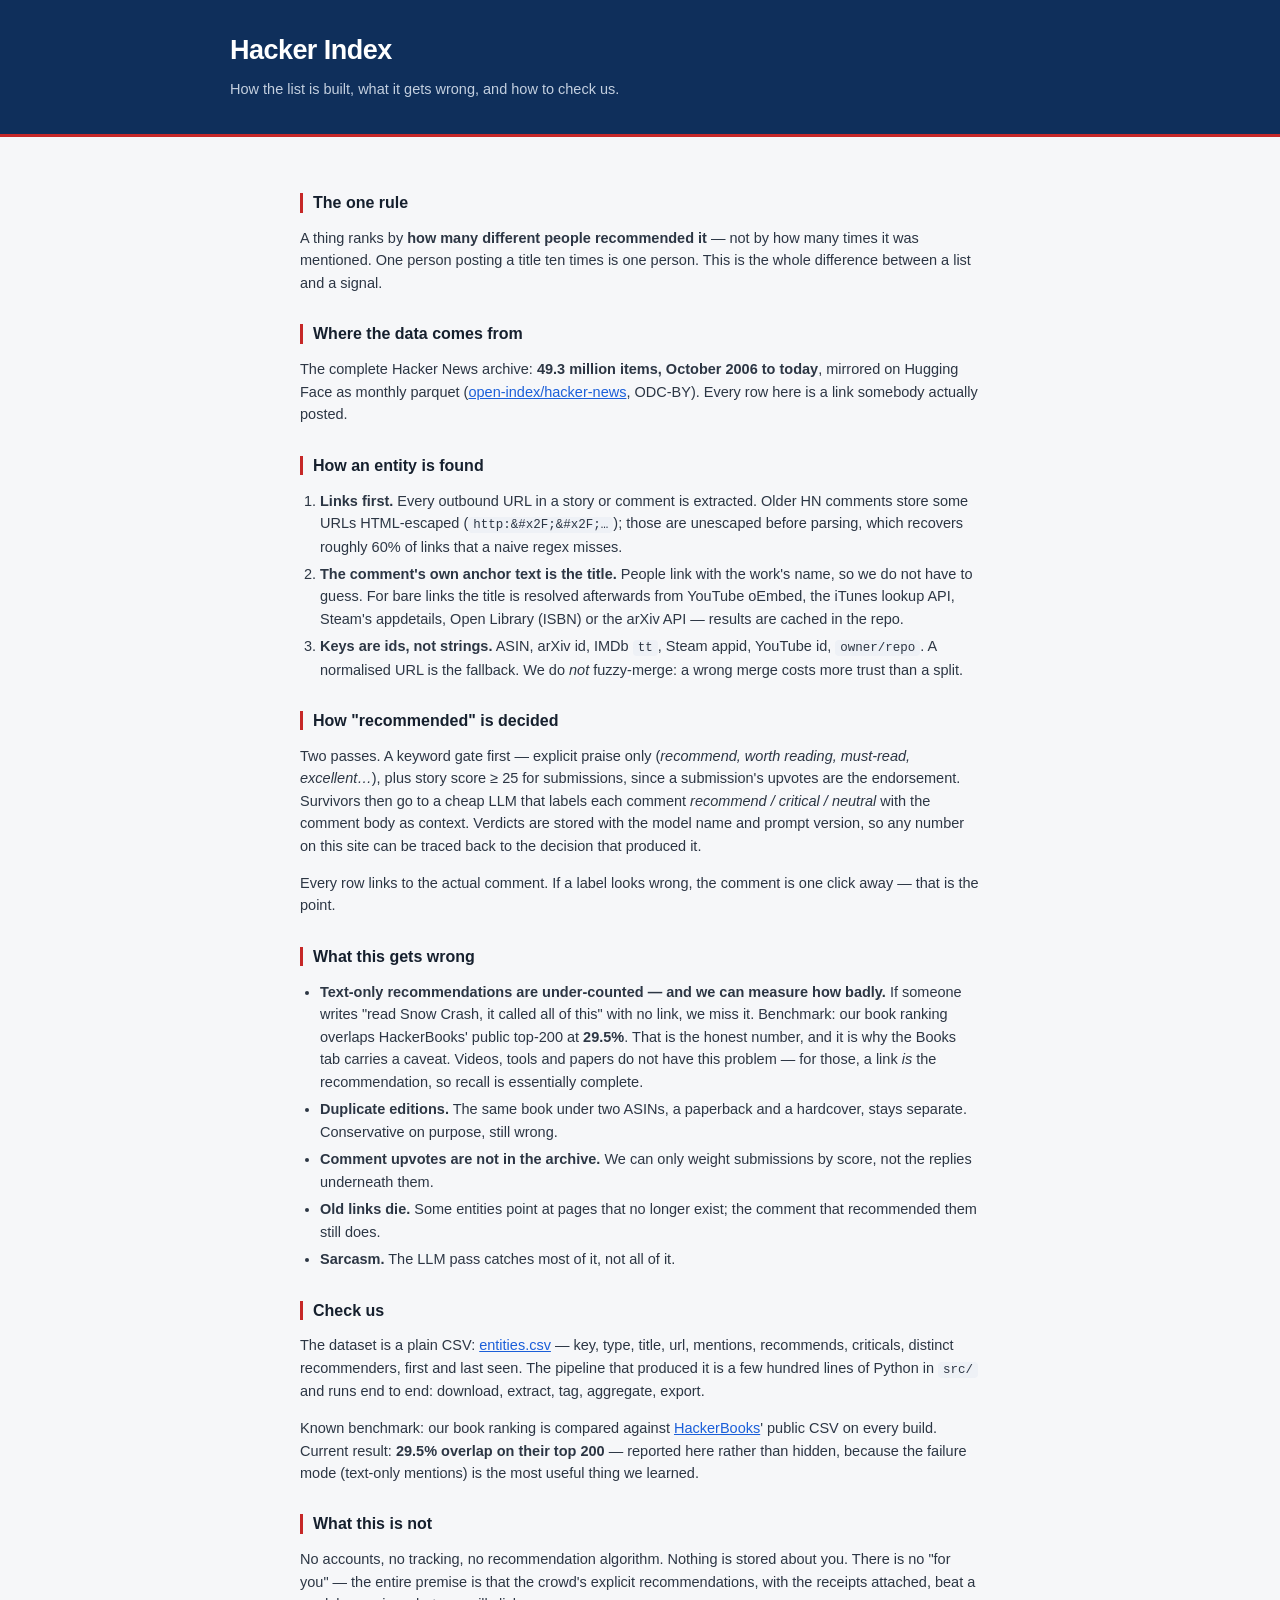
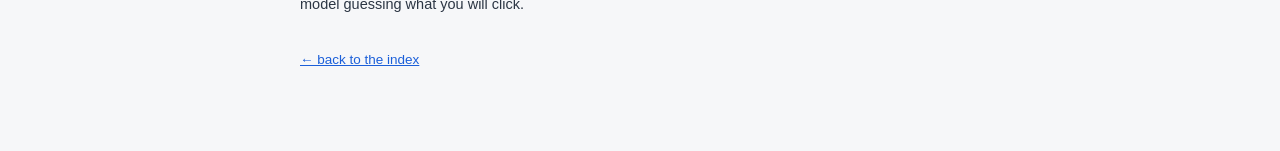
==== method.html @ 1860032e "shell" ====
<!doctype html>
<html lang="en">
<head>
<meta charset="utf-8">
<meta name="viewport" content="width=device-width, initial-scale=1">
<title>Method — Hacker Index</title>
<link rel="stylesheet" href="style.css">
</head>
<body>
<header class="masthead">
  <div class="wrap">
    <h1><a href="./">Hacker Index</a></h1>
    <p class="lede">How the list is built, what it gets wrong, and how to check us.</p>
  </div>
</header>

<main class="wrap prose">
  <h2>The one rule</h2>
  <p>
    A thing ranks by <strong>how many different people recommended it</strong> — not by how
    many times it was mentioned. One person posting a title ten times is one person.
    This is the whole difference between a list and a signal.
  </p>

  <h2>Where the data comes from</h2>
  <p>
    The complete Hacker News archive: <strong>49.3 million items, October 2006 to today</strong>,
    mirrored on Hugging Face as monthly parquet
    (<a href="https://huggingface.co/datasets/open-index/hacker-news" rel="noopener">open-index/hacker-news</a>,
    ODC-BY). Every row here is a link somebody actually posted.
  </p>

  <h2>How an entity is found</h2>
  <ol>
    <li><strong>Links first.</strong> Every outbound URL in a story or comment is extracted.
        Older HN comments store some URLs HTML-escaped (<code>http:&amp;#x2F;&amp;#x2F;…</code>);
        those are unescaped before parsing, which recovers roughly 60% of links that a naive
        regex misses.</li>
    <li><strong>The comment's own anchor text is the title.</strong> People link with the
        work's name, so we do not have to guess. For bare links the title is resolved
        afterwards from YouTube oEmbed, the iTunes lookup API, Steam's appdetails,
        Open Library (ISBN) or the arXiv API — results are cached in the repo.</li>
    <li><strong>Keys are ids, not strings.</strong> ASIN, arXiv id, IMDb <code>tt</code>,
        Steam appid, YouTube id, <code>owner/repo</code>. A normalised URL is the fallback.
        We do <em>not</em> fuzzy-merge: a wrong merge costs more trust than a split.</li>
  </ol>

  <h2>How "recommended" is decided</h2>
  <p>
    Two passes. A keyword gate first — explicit praise only (<em>recommend, worth reading,
    must-read, excellent…</em>), plus story score ≥ 25 for submissions, since a submission's
    upvotes are the endorsement. Survivors then go to a cheap LLM that labels each comment
    <em>recommend / critical / neutral</em> with the comment body as context. Verdicts are
    stored with the model name and prompt version, so any number on this site can be traced
    back to the decision that produced it.
  </p>
  <p>
    Every row links to the actual comment. If a label looks wrong, the comment is one click away —
    that is the point.
  </p>

  <h2>What this gets wrong</h2>
  <ul>
    <li><strong>Text-only recommendations are under-counted — and we can measure how badly.</strong>
        If someone writes "read Snow Crash, it called all of this" with no link, we miss it.
        Benchmark: our book ranking overlaps HackerBooks' public top-200 at
        <strong>29.5%</strong>. That is the honest number, and it is why the Books tab carries a
        caveat. Videos, tools and papers do not have this problem — for those, a link
        <em>is</em> the recommendation, so recall is essentially complete.</li>
    <li><strong>Duplicate editions.</strong> The same book under two ASINs, a paperback and a
        hardcover, stays separate. Conservative on purpose, still wrong.</li>
    <li><strong>Comment upvotes are not in the archive.</strong> We can only weight submissions
        by score, not the replies underneath them.</li>
    <li><strong>Old links die.</strong> Some entities point at pages that no longer exist;
        the comment that recommended them still does.</li>
    <li><strong>Sarcasm.</strong> The LLM pass catches most of it, not all of it.</li>
  </ul>

  <h2>Check us</h2>
  <p>
    The dataset is a plain CSV: <a href="data/entities.csv.gz">entities.csv</a> —
    key, type, title, url, mentions, recommends, criticals, distinct recommenders, first and
    last seen. The pipeline that produced it is a few hundred lines of Python in
    <code>src/</code> and runs end to end: download, extract, tag, aggregate, export.
  </p>
  <p>
    Known benchmark: our book ranking is compared against
    <a href="https://hackerbooks.org" rel="noopener">HackerBooks</a>' public CSV on every
    build. Current result: <strong>29.5% overlap on their top 200</strong> — reported here
    rather than hidden, because the failure mode (text-only mentions) is the most useful
    thing we learned.
  </p>

  <h2>What this is not</h2>
  <p>
    No accounts, no tracking, no recommendation algorithm. Nothing is stored about you.
    There is no "for you" — the entire premise is that the crowd's explicit recommendations,
    with the receipts attached, beat a model guessing what you will click.
  </p>

  <p class="back"><a href="./">← back to the index</a></p>
</main>
</body>
</html>
---- style.css ----
:root {
  --ink: #16202e;
  --muted: #66707f;
  --line: #e3e7ee;
  --bg: #f6f7f9;
  --card: #fff;
  --blue: #1b5fd9;
  --blue-soft: #eaf1fd;
  --navy: #0f2f5b;
  --red: #c62828;
}

* { box-sizing: border-box; }

html { -webkit-text-size-adjust: 100%; }

body {
  margin: 0;
  background: var(--bg);
  color: var(--ink);
  font: 15px/1.55 -apple-system, BlinkMacSystemFont, "SF Pro Text", "Segoe UI",
        "PingFang SC", "Hiragino Sans GB", "Microsoft YaHei", sans-serif;
}

.wrap { max-width: 860px; margin: 0 auto; padding: 0 20px; }

.masthead {
  background: var(--navy);
  color: #fff;
  padding: 30px 0 22px;
  border-bottom: 3px solid var(--red);
}
.masthead h1 { margin: 0 0 6px; font-size: 27px; letter-spacing: -.02em; font-weight: 650; }
.lede { margin: 0 0 12px; color: #c3cfdf; font-size: 14.5px; max-width: 640px; }
.stats { margin: 0; font-size: 12.5px; color: #92a6c0; font-variant-numeric: tabular-nums; }

.tabs {
  position: sticky;
  top: 0;
  z-index: 10;
  display: flex;
  gap: 4px;
  overflow-x: auto;
  padding: 10px 20px;
  background: rgba(246, 247, 249, .94);
  backdrop-filter: saturate(180%) blur(8px);
  border-bottom: 1px solid var(--line);
  scrollbar-width: none;
}
.tabs::-webkit-scrollbar { display: none; }
.tabs button {
  flex: 0 0 auto;
  border: 1px solid transparent;
  background: transparent;
  color: var(--muted);
  font: inherit;
  font-size: 13.5px;
  padding: 6px 11px;
  border-radius: 999px;
  cursor: pointer;
}
.tabs button:hover { background: #eceff4; color: var(--ink); }
.tabs button.on {
  background: var(--blue);
  border-color: var(--blue);
  color: #fff;
}
.tabs .n { opacity: .7; font-size: 11.5px; margin-left: 4px; }

.toolbar { display: flex; align-items: center; gap: 12px; margin: 18px 0 10px; }
#q {
  flex: 1;
  padding: 9px 13px;
  border: 1px solid var(--line);
  border-radius: 9px;
  background: var(--card);
  font: inherit;
  font-size: 14px;
  color: var(--ink);
  outline: none;
}
#q:focus { border-color: var(--blue); box-shadow: 0 0 0 3px var(--blue-soft); }
.count { font-size: 12.5px; color: var(--muted); white-space: nowrap; font-variant-numeric: tabular-nums; }

.list { list-style: none; margin: 0; padding: 0; }

.item {
  background: var(--card);
  border: 1px solid var(--line);
  border-radius: 11px;
  margin-bottom: 8px;
  overflow: hidden;
}
.item > .row {
  display: grid;
  grid-template-columns: 38px 1fr;
  gap: 4px;
  padding: 11px 14px 11px 8px;
  cursor: pointer;
  align-items: start;
}
.item > .row:hover { background: #fafbfd; }
.rank {
  color: #a6b0bd;
  font-size: 12.5px;
  font-variant-numeric: tabular-nums;
  text-align: right;
  padding-top: 2px;
}
.name {
  font-weight: 560;
  font-size: 15px;
  color: var(--ink);
  text-decoration: none;
  word-break: break-word;
}
.name:hover { color: var(--blue); }
.meta { margin-top: 3px; font-size: 12.5px; color: var(--muted); font-variant-numeric: tabular-nums; }
.meta b { color: var(--blue); font-weight: 620; }
.meta .dot { margin: 0 5px; opacity: .5; }

.ev { display: none; border-top: 1px solid var(--line); background: #fcfdfe; padding: 10px 14px 12px 50px; }
.item.open .ev { display: block; }
.ev h4 { margin: 0 0 6px; font-size: 12px; text-transform: uppercase; letter-spacing: .06em; color: var(--muted); font-weight: 600; }
.ev ul { margin: 0; padding: 0; list-style: none; }
.ev li { font-size: 13px; padding: 4px 0; color: #3b4657; }
.ev li a { color: var(--blue); text-decoration: none; }
.ev li a:hover { text-decoration: underline; }
.ev .by { color: var(--ink); font-weight: 560; }
.ev .tag {
  display: inline-block;
  font-size: 11px;
  padding: 1px 6px;
  border-radius: 4px;
  background: var(--blue-soft);
  color: var(--blue);
  margin-right: 6px;
}
.ev .tag.c { background: #fdecec; color: var(--red); }

.foot { margin: 22px 0 60px; font-size: 12.5px; color: var(--muted); }
.foot a { color: var(--blue); }

.empty { padding: 40px 0; text-align: center; color: var(--muted); font-size: 14px; }

@media (max-width: 560px) {
  .masthead h1 { font-size: 23px; }
  .lede { font-size: 13.5px; }
  .item > .row { grid-template-columns: 30px 1fr; padding: 10px 12px 10px 6px; }
  .ev { padding-left: 44px; }
}

.masthead h1 a { color: inherit; text-decoration: none; }

.prose { padding-top: 26px; padding-bottom: 70px; max-width: 720px; }
.prose h2 {
  font-size: 16px;
  margin: 30px 0 8px;
  padding-left: 10px;
  border-left: 3px solid var(--red);
  line-height: 1.2;
}
.prose p, .prose li { font-size: 14.5px; color: #2c3644; }
.prose ul, .prose ol { padding-left: 20px; }
.prose li { margin: 5px 0; }
.prose code {
  background: #eef1f6;
  padding: 1px 5px;
  border-radius: 4px;
  font-size: 12.5px;
}
.prose a { color: var(--blue); }
.prose .back { margin-top: 34px; font-size: 13.5px; }

.note {
  margin: 0 0 10px;
  padding: 7px 11px;
  background: #fff7e6;
  border: 1px solid #f0dcae;
  border-radius: 8px;
  font-size: 12.5px;
  color: #7a5c14;
}

.topline { display: flex; align-items: baseline; justify-content: space-between; gap: 12px; }
.lang { display: flex; gap: 4px; flex: 0 0 auto; }
.lang button {
  background: rgba(255,255,255,.08);
  border: 1px solid rgba(255,255,255,.18);
  color: #c3cfdf;
  font: inherit;
  font-size: 12px;
  padding: 3px 9px;
  border-radius: 999px;
  cursor: pointer;
}
.lang button:hover { color: #fff; border-color: rgba(255,255,255,.4); }
.lang button.on { background: #fff; color: var(--navy); border-color: #fff; font-weight: 600; }

.intro {
  margin: 18px 0 6px;
  padding: 14px 16px;
  background: var(--card);
  border: 1px solid var(--line);
  border-left: 3px solid var(--blue);
  border-radius: 9px;
}
.intro p { margin: 0 0 8px; font-size: 13.5px; color: #33404f; line-height: 1.6; }
.intro p:last-child { margin-bottom: 0; }

.morebtn {
  border: 1px solid var(--line);
  background: #fff;
  border-radius: 8px;
  padding: 8px 16px;
  font: inherit;
  color: var(--blue);
  cursor: pointer;
}
.morebtn:hover { background: var(--blue-soft); }
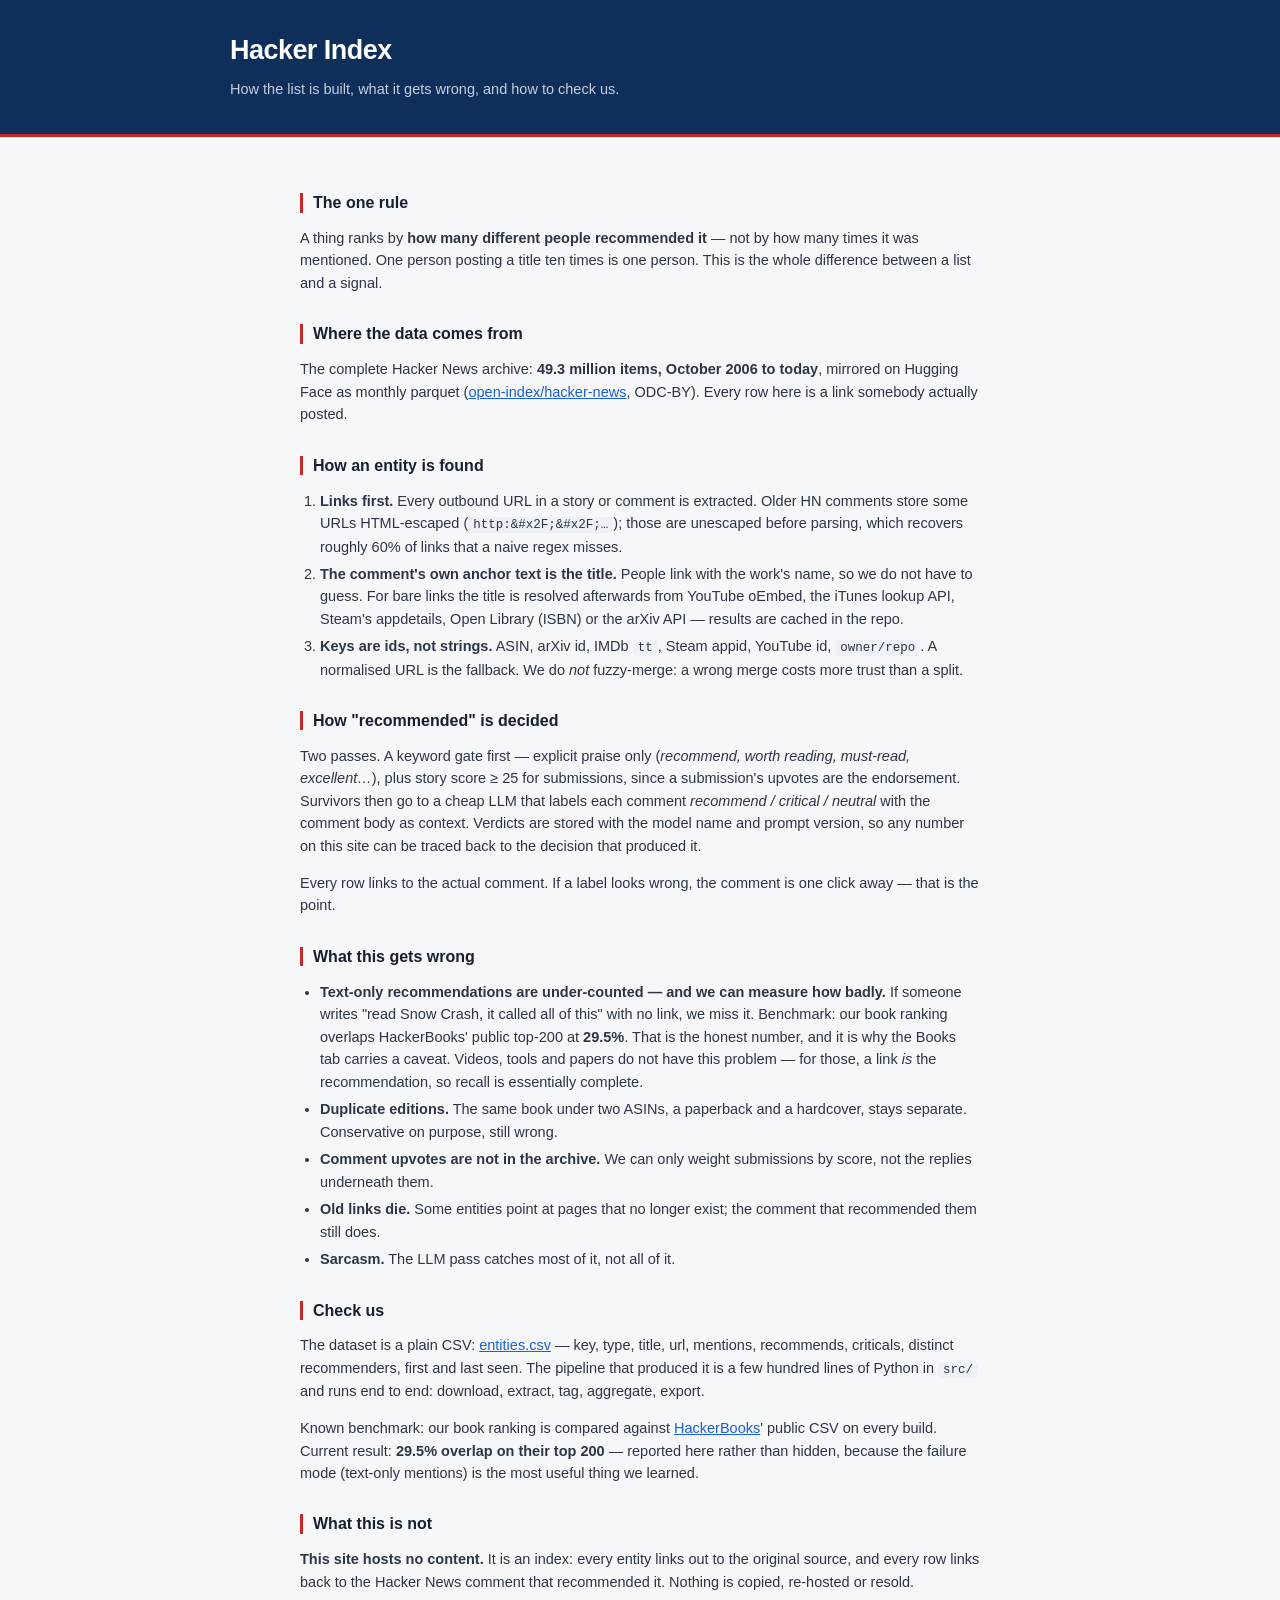
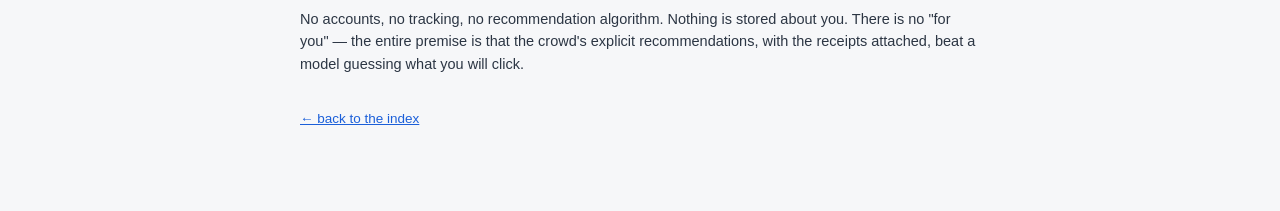
==== commit 3eaade56: "copy: index-only positioning" ====
--- a/method.html
+++ b/method.html
@@ -93,6 +93,11 @@
 
   <h2>What this is not</h2>
   <p>
+    <strong>This site hosts no content.</strong> It is an index: every entity links out to
+    the original source, and every row links back to the Hacker News comment that
+    recommended it. Nothing is copied, re-hosted or resold.
+  </p>
+  <p>
     No accounts, no tracking, no recommendation algorithm. Nothing is stored about you.
     There is no "for you" — the entire premise is that the crowd's explicit recommendations,
     with the receipts attached, beat a model guessing what you will click.
